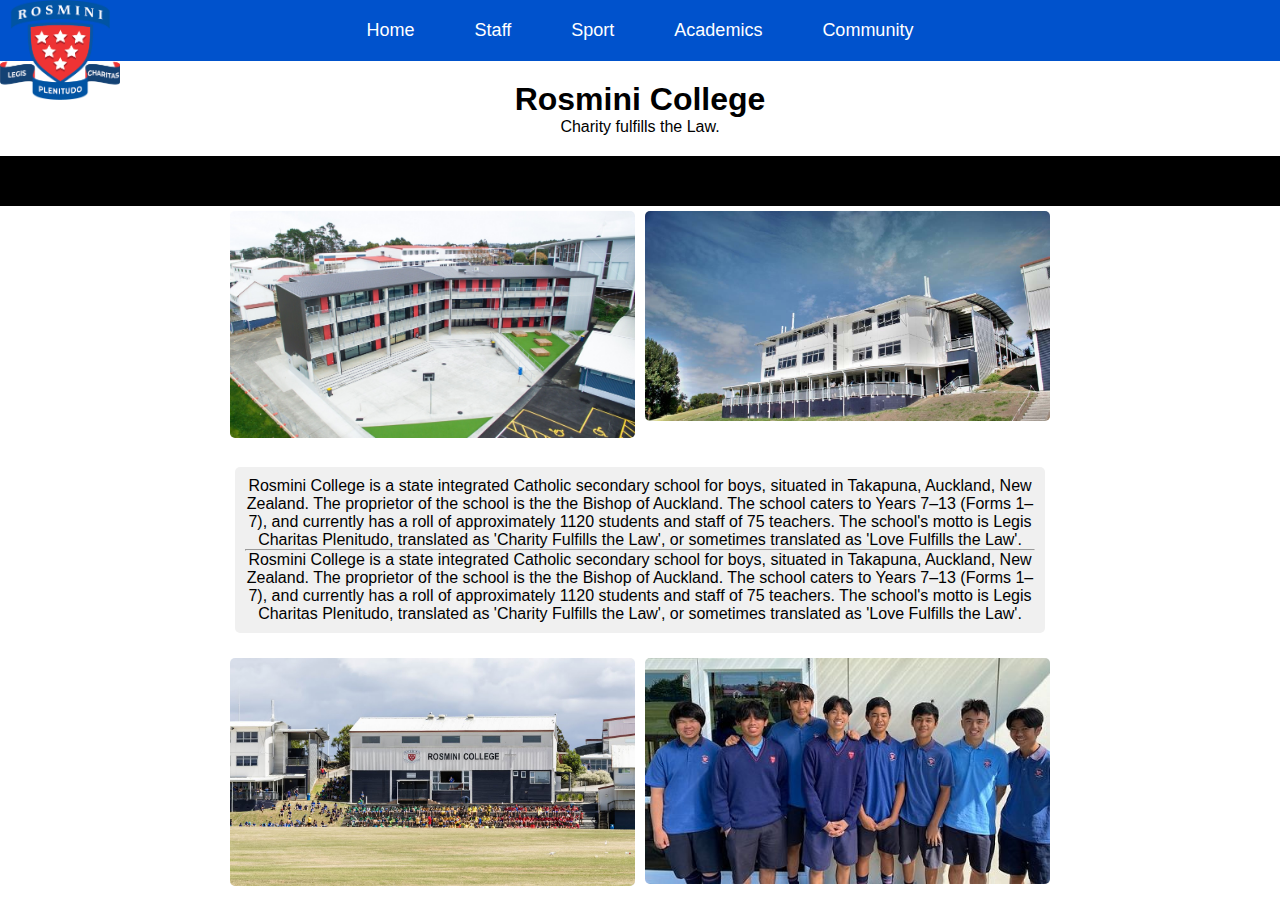
==== index.html @ 55f57e44 "added 4 images" ====
<!DOCTYPE html>
<html lang="en">
<head>
    <meta charset="UTF-8">
    <meta name="viewport" content="width=device-width, initial-scale=1.0">
    <title>Document</title>
    <link rel="stylesheet" href="styles.css">
</head>
<body>

</head>

<body>
    <div class="logo">
        <img src="rosminilogo.jpg" alt="Top Image" style="position: absolute; top: 0; left: 0; width: 120px; height: 100px;">
    </div>

    <div class="nav-bar">
        <a href="#">Home</a>
        <a href="#">Staff</a>
        <a href="#">Sport</a>
        <a href="#">Academics</a>
        <a href="#">Community</a>
    </div>

    <div class="content">
        <h1>Rosmini College</h1>
        <p>Charity fulfills the Law.</p>
    </div>

    <div class="footer">
    </div>

    <div style="display: flex; flex-wrap: wrap; justify-content: center; text-align: center; max-width: 900px; margin: auto;">
        <div style="width: 45%; margin: 5px;">
            <img src="school1.jpg" alt="Image 1" style="width: 100%; height: auto; border-radius: 5px;">
        </div>
        <div style="width: 45%; margin: 5px;">
            <img src="school2.jpg" alt="Image 2" style="width: 100%; height: auto; border-radius: 5px;">
        </div>
        <div style="width: 90%; margin: 20px auto; padding: 10px; background: #f0f0f0; border-radius: 5px;">
            <p>Rosmini College is a state integrated Catholic secondary school for boys, situated in Takapuna, Auckland, New Zealand. The proprietor of the school is the the Bishop of Auckland.  The school caters to Years 7–13 (Forms 1–7), and currently has a roll of approximately 1120 students and staff of 75 teachers.   The school's motto is Legis Charitas Plenitudo, translated as 'Charity Fulfills the Law', or sometimes translated as 'Love Fulfills the Law'. 
            </p>
            <hr>
            <p><p>Rosmini College is a state integrated Catholic secondary school for boys, situated in Takapuna, Auckland, New Zealand. The proprietor of the school is the the Bishop of Auckland.  The school caters to Years 7–13 (Forms 1–7), and currently has a roll of approximately 1120 students and staff of 75 teachers.   The school's motto is Legis Charitas Plenitudo, translated as 'Charity Fulfills the Law', or sometimes translated as 'Love Fulfills the Law'. 
            </p> 
            </p>
        </div>
        <div style="width: 45%; margin: 5px;">
            <img src="school3.jpg" alt="Image 3" style="width: 100%; height: auto; border-radius: 5px;">
        </div>
        <div style="width: 45%; margin: 5px;">
            <img src="school4.jpg" alt="Image 4" style="width: 100%; height: auto; border-radius: 5px;">
        </div>
    </div>    
    
</body>

</html>
---- styles.css ----
* {
    margin: 0;
    padding: 0;
    box-sizing: border-box;
}

body {
    font-family: Arial, sans-serif;
}

.header {
    width: 100%;
    width: 100%;
    background-color: #0052cc; 
    text-align: center;
}

.header img {
    width: 100%;
    height: auto;
    display: block;
}

.nav-bar {
    width: 100%;
    background-color: #0052cc; 
    display: flex;
    justify-content: center;
}

.nav-bar a {
    color: white;
    text-decoration: none;
    font-size: 18px;
    padding: 15px 25px;
    margin: 5px;
    display: inline-block;
}

.nav-bar a:hover {
    background-color: #003399; 
    border-radius: 5px;
}

.content {
    padding: 20px;
    text-align: center;
}

.footer {
    width: 100%;
    background-color: black; 
    height: 50px; 
    text-align: center;
    color: white;
    display: flex;
    justify-content: center;
    align-items: center;
    margin-top: 0; 
}
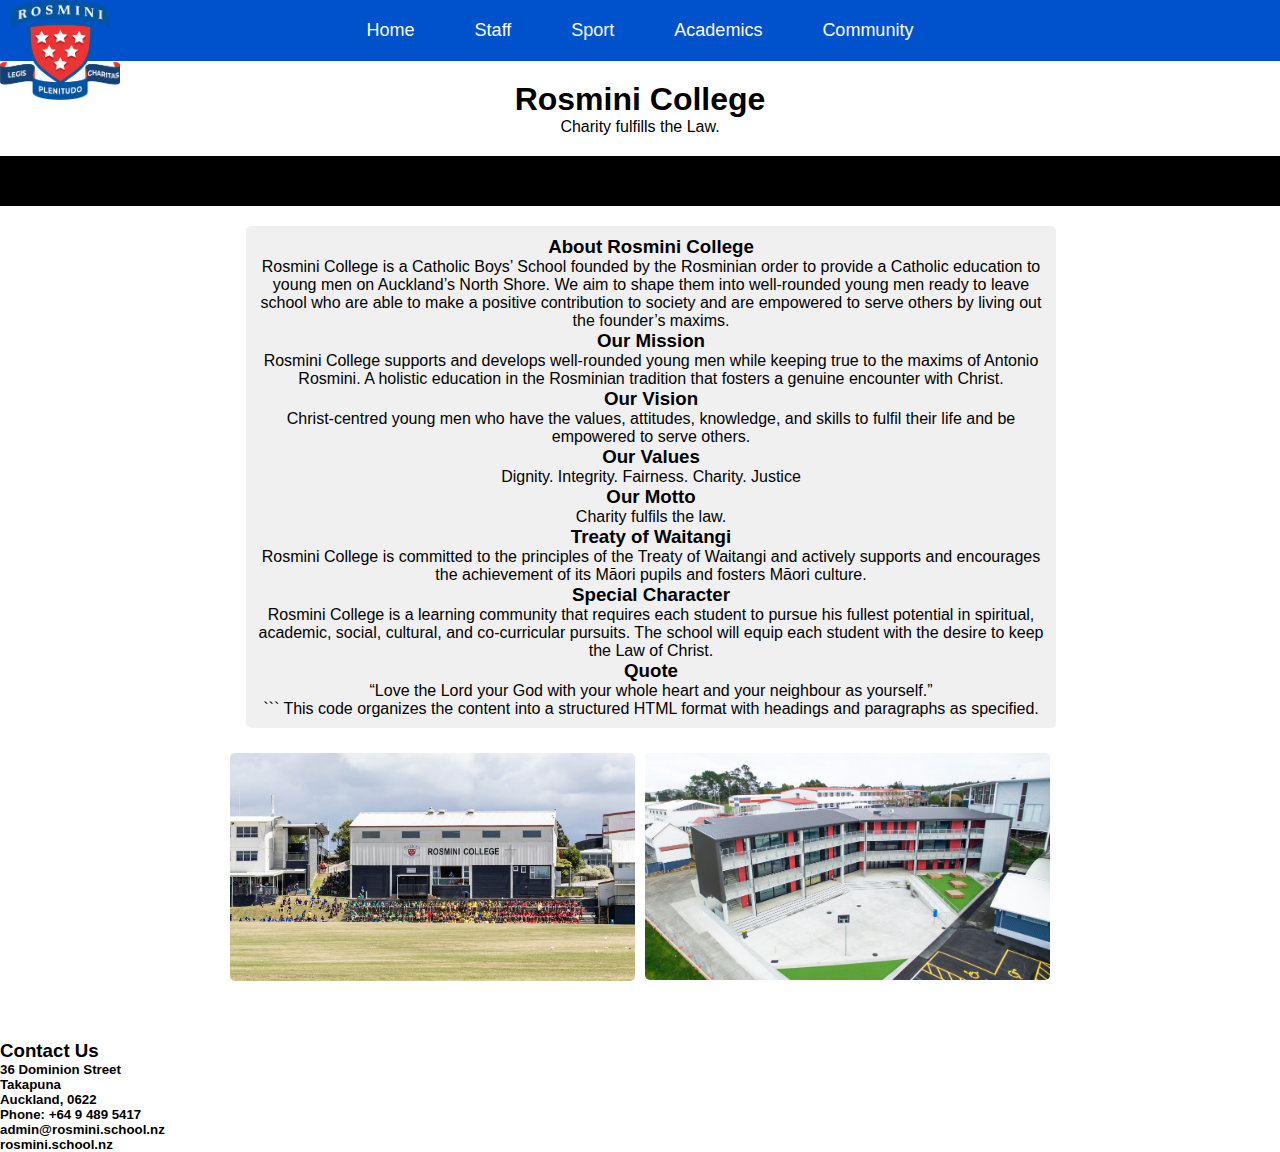
==== commit 79392a16: "Added Contact" ====
--- a/index.html
+++ b/index.html
@@ -16,11 +16,11 @@
     </div>
 
     <div class="nav-bar">
-        <a href="#">Home</a>
-        <a href="#">Staff</a>
-        <a href="#">Sport</a>
-        <a href="#">Academics</a>
-        <a href="#">Community</a>
+        <a href="index.html">Home</a>
+        <a href="staff.html">Staff</a>
+        <a href="sports.html">Sport</a>
+        <a href="academics.html">Academics</a>
+        <a href="community.html">Community</a>
     </div>
 
     <div class="content">
@@ -32,27 +32,69 @@
     </div>
 
     <div style="display: flex; flex-wrap: wrap; justify-content: center; text-align: center; max-width: 900px; margin: auto;">
-        <div style="width: 45%; margin: 5px;">
-            <img src="school1.jpg" alt="Image 1" style="width: 100%; height: auto; border-radius: 5px;">
+        
+        <div style="width: 1%; margin: 1px;">
         </div>
-        <div style="width: 45%; margin: 5px;">
-            <img src="school2.jpg" alt="Image 2" style="width: 100%; height: auto; border-radius: 5px;">
+        <div style="width: 1%; margin: 1px;">
         </div>
+        
+
         <div style="width: 90%; margin: 20px auto; padding: 10px; background: #f0f0f0; border-radius: 5px;">
-            <p>Rosmini College is a state integrated Catholic secondary school for boys, situated in Takapuna, Auckland, New Zealand. The proprietor of the school is the the Bishop of Auckland.  The school caters to Years 7–13 (Forms 1–7), and currently has a roll of approximately 1120 students and staff of 75 teachers.   The school's motto is Legis Charitas Plenitudo, translated as 'Charity Fulfills the Law', or sometimes translated as 'Love Fulfills the Law'. 
-            </p>
-            <hr>
-            <p><p>Rosmini College is a state integrated Catholic secondary school for boys, situated in Takapuna, Auckland, New Zealand. The proprietor of the school is the the Bishop of Auckland.  The school caters to Years 7–13 (Forms 1–7), and currently has a roll of approximately 1120 students and staff of 75 teachers.   The school's motto is Legis Charitas Plenitudo, translated as 'Charity Fulfills the Law', or sometimes translated as 'Love Fulfills the Law'. 
+        
+
+                    <h3>About Rosmini College</h3>
+                    <p>Rosmini College is a Catholic Boys’ School founded by the Rosminian order to provide a Catholic education to young men on Auckland’s North Shore. We aim to shape them into well-rounded young men ready to leave school who are able to make a positive contribution to society and are empowered to serve others by living out the founder’s maxims.</p>
+                
+                    <h3>Our Mission</h3>
+                    <h>Rosmini College supports and develops well-rounded young men while keeping true to the maxims of Antonio Rosmini. A holistic education in the Rosminian tradition that fosters a genuine encounter with Christ.</p>
+                
+                    <h3>Our Vision</h3>
+                    <p>Christ-centred young men who have the values, attitudes, knowledge, and skills to fulfil their life and be empowered to serve others.</p>
+                
+                    <h3>Our Values</h3>
+                    <p>Dignity. Integrity. Fairness. Charity. Justice</p>
+                
+                    <h3>Our Motto</h3>
+                    <p>Charity fulfils the law.</p>
+                
+                    <h3>Treaty of Waitangi</h3>
+                    <p>Rosmini College is committed to the principles of the Treaty of Waitangi and actively supports and encourages the achievement of its Māori pupils and fosters Māori culture.</p>
+                
+                    <h3>Special Character</h3>
+                    <p>Rosmini College is a learning community that requires each student to pursue his fullest potential in spiritual, academic, social, cultural, and co-curricular pursuits. The school will equip each student with the desire to keep the Law of Christ.</p>
+                
+                    <h3>Quote</h3>
+                    <p>“Love the Lord your God with your whole heart and your neighbour as yourself.”</p>
+                </body>
+                </html>
+                ```
+                
+                This code organizes the content into a structured HTML format with headings and paragraphs as specified. 
             </p> 
-            </p>
+            
         </div>
+
         <div style="width: 45%; margin: 5px;">
             <img src="school3.jpg" alt="Image 3" style="width: 100%; height: auto; border-radius: 5px;">
         </div>
         <div style="width: 45%; margin: 5px;">
-            <img src="school4.jpg" alt="Image 4" style="width: 100%; height: auto; border-radius: 5px;">
+            <img src="school1.jpg" alt="Image 1" style="width: 100%; height: auto; border-radius: 5px;">
         </div>
     </div>    
+
+    <footer style="height: 50px;"></footer>
+
+    
+
+    <h3>Contact Us</h3>
+
+    <h5>36 Dominion Street</p>
+    <p>Takapuna</p>
+    <p>Auckland, 0622<p>
+    <p>Phone: +64 9 489 5417<p>
+    <p>admin@rosmini.school.nz</p>
+    <p>rosmini.school.nz</p>
+    
     
 </body>
 
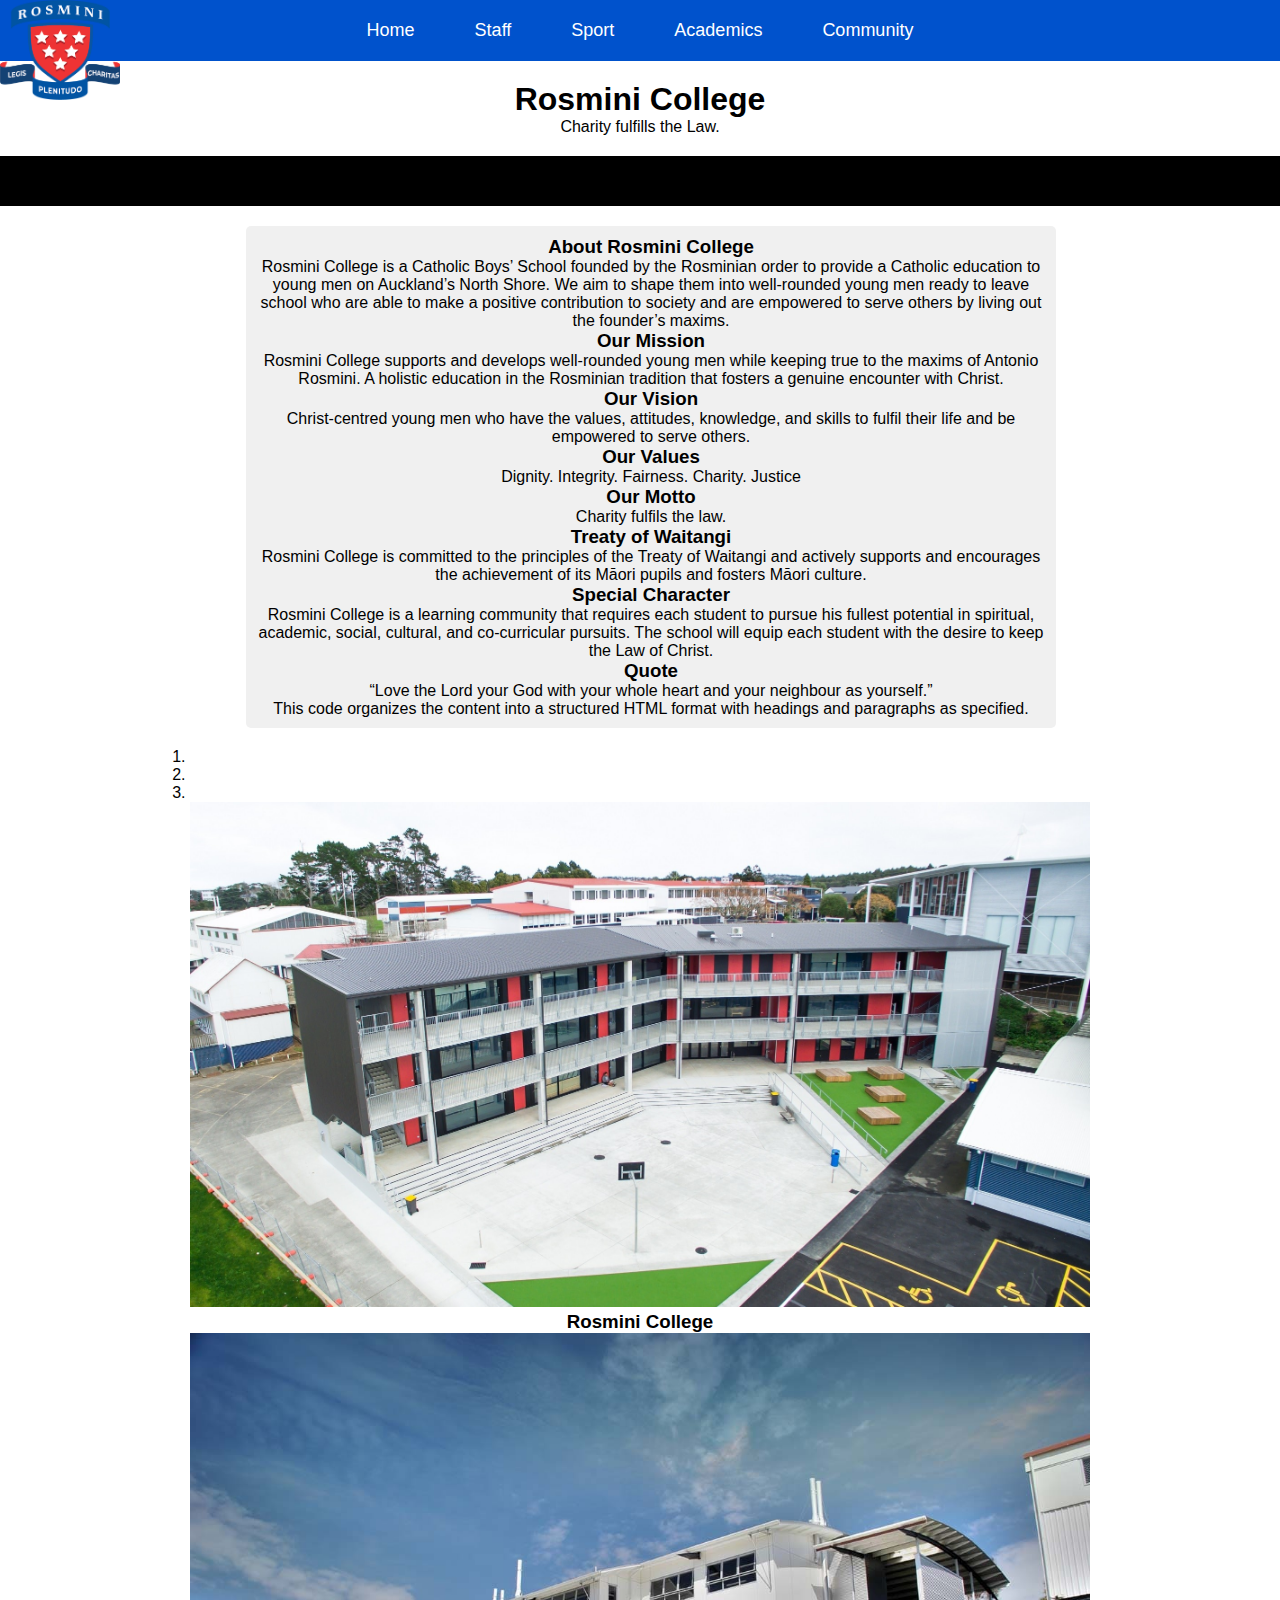
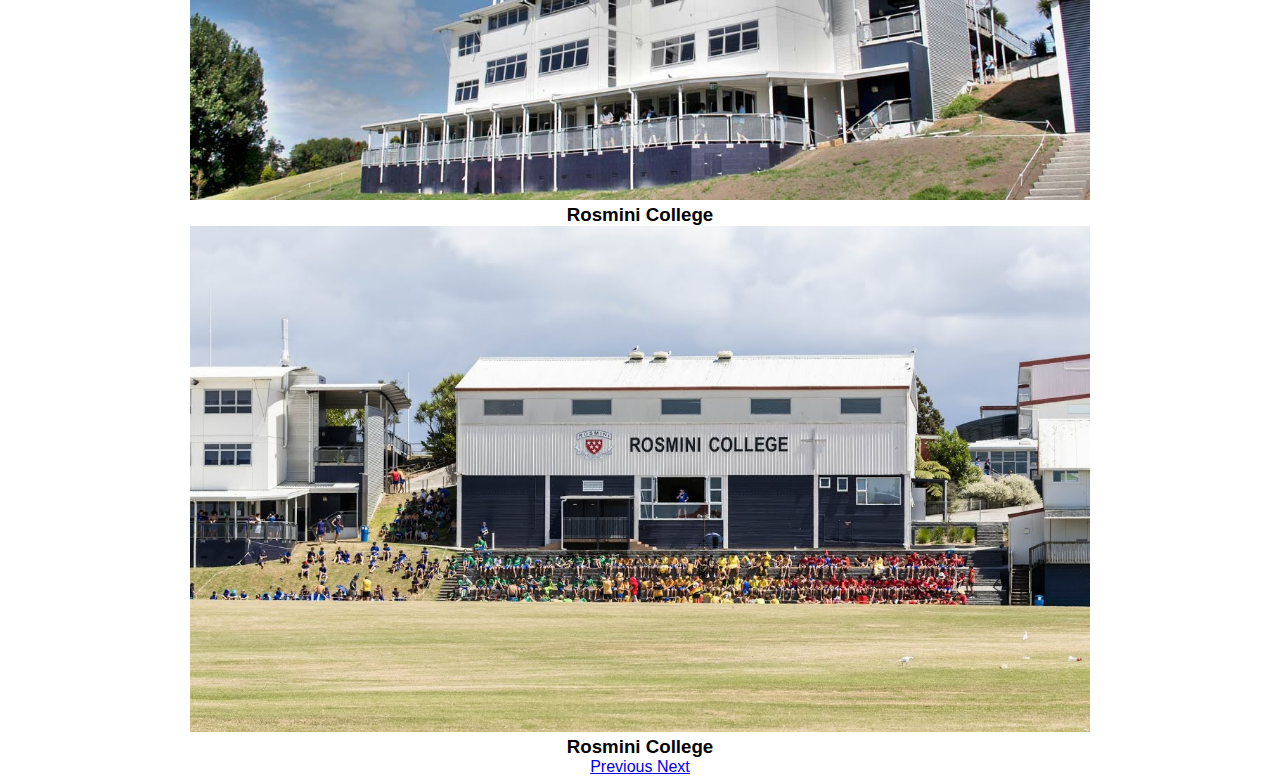
==== commit 0fc3b296: "working on carousel" ====
--- a/index.html
+++ b/index.html
@@ -65,37 +65,63 @@
                 
                     <h3>Quote</h3>
                     <p>“Love the Lord your God with your whole heart and your neighbour as yourself.”</p>
-                </body>
-                </html>
-                ```
+            
+                
                 
                 This code organizes the content into a structured HTML format with headings and paragraphs as specified. 
             </p> 
-            
         </div>
+        
+        <div class="container">
+            <div id="myCarousel" class="carousel slide" data-ride="carousel">
+                <!-- Indicators -->
+                <ol class="carousel-indicators">
+                    <li data-target="#myCarousel" data-slide-to="0" class="active"></li>
+                    <li data-target="#myCarousel" data-slide-to="1"></li>
+                    <li data-target="#myCarousel" data-slide-to="2"></li>
+                </ol>
+    
+                <!-- Wrapper for slides -->
+                <div class="carousel-inner">
+                    <div class="item active">
+                        <img src="school1.jpg" alt="Los Angeles" style="width:100%;">
+                        <div class="carousel-caption">
+                            <h3>Rosmini College</h3>
+                        </div>
+                    </div>
+    
+                    <div class="item">
+                        <img src="school2.jpg" alt="Chicago" style="width:100%;">
+                        <div class="carousel-caption">
+                            <h3>Rosmini College</h3>
+                        </div>
+                    </div>
+    
+                    <div class="item">
+                        <img src="school3.jpg" alt="New York" style="width:100%;">
+                        <div class="carousel-caption">
+                            <h3>Rosmini College</h3>
+                        </div>
+                    </div>
+                </div>
+    
+                <!-- Left and right controls -->
+                <a class="left carousel-control" href="#myCarousel" data-slide="prev">
+                    <span class="glyphicon glyphicon-chevron-left"></span>
+                    <span class="sr-only">Previous</span>
+                </a>
+                <a class="right carousel-control" href="#myCarousel" data-slide="next">
+                    <span class="glyphicon glyphicon-chevron-right"></span>
+                    <span class="sr-only">Next</span>
+                </a>
+            </div>
+        </div>
+    
+        <!-- Added Bootstrap JS & jQuery -->
+        <script src="https://ajax.googleapis.com/ajax/libs/jquery/3.5.1/jquery.min.js"></script>
+        <script src="https://maxcdn.bootstrapcdn.com/bootstrap/3.4.1/js/bootstrap.min.js"></script>
 
-        <div style="width: 45%; margin: 5px;">
-            <img src="school3.jpg" alt="Image 3" style="width: 100%; height: auto; border-radius: 5px;">
-        </div>
-        <div style="width: 45%; margin: 5px;">
-            <img src="school1.jpg" alt="Image 1" style="width: 100%; height: auto; border-radius: 5px;">
-        </div>
-    </div>    
 
-    <footer style="height: 50px;"></footer>
-
-    
-
-    <h3>Contact Us</h3>
-
-    <h5>36 Dominion Street</p>
-    <p>Takapuna</p>
-    <p>Auckland, 0622<p>
-    <p>Phone: +64 9 489 5417<p>
-    <p>admin@rosmini.school.nz</p>
-    <p>rosmini.school.nz</p>
-    
-    
 </body>
 
 </html>
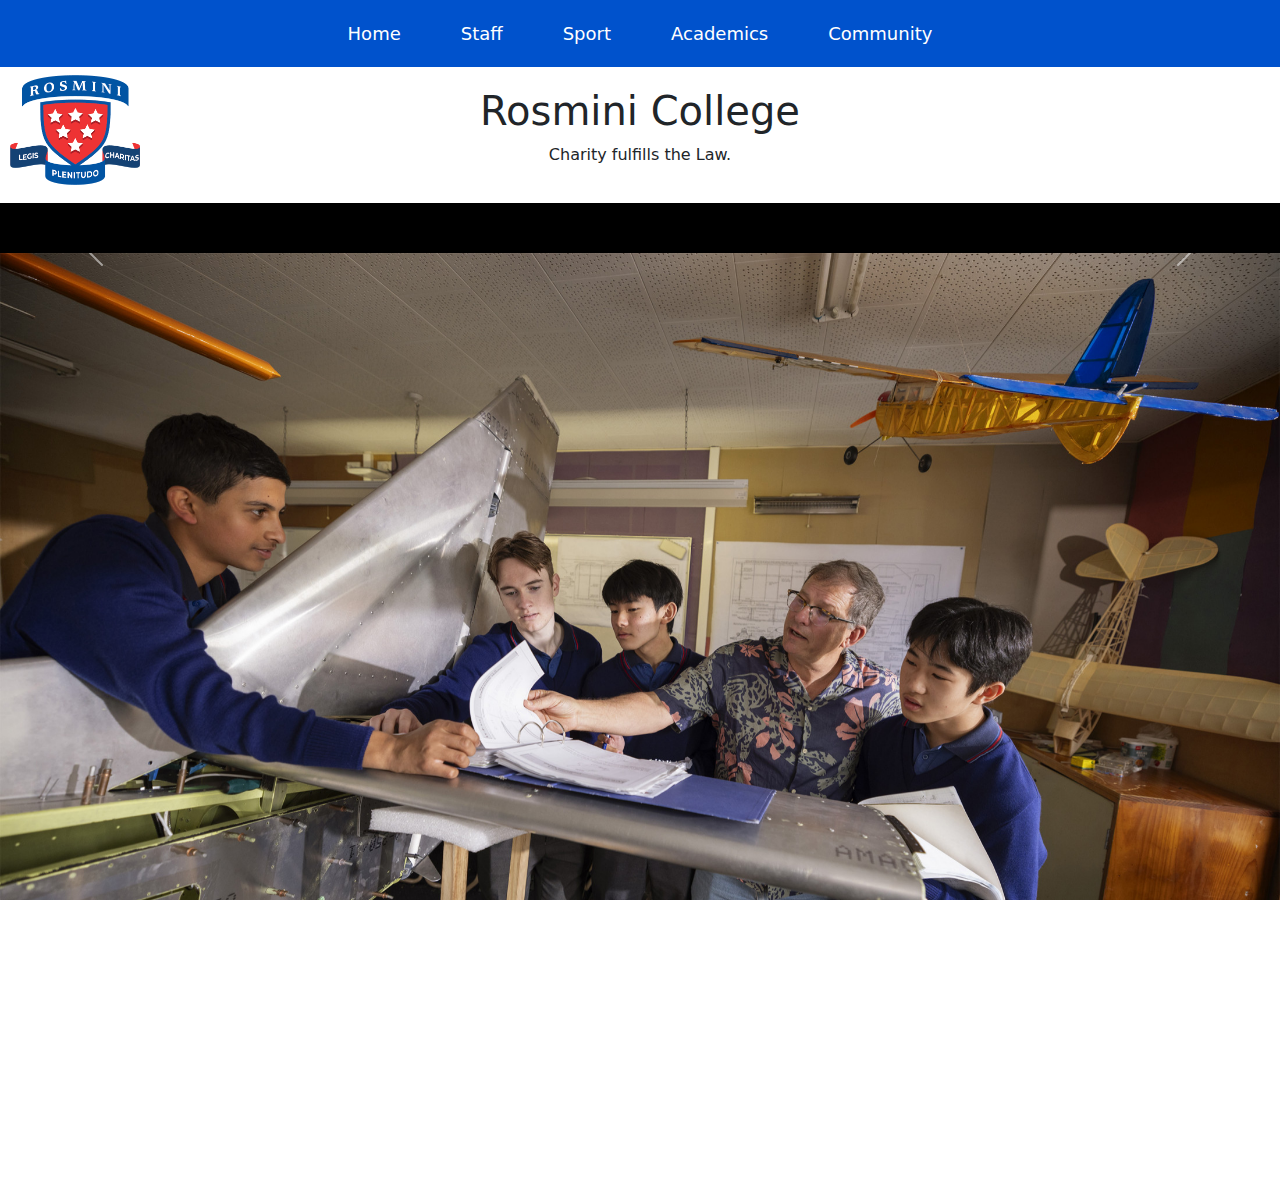
==== commit 30a4ee07: "carousel" ====
--- a/index.html
+++ b/index.html
@@ -5,6 +5,8 @@
     <meta name="viewport" content="width=device-width, initial-scale=1.0">
     <title>Document</title>
     <link rel="stylesheet" href="styles.css">
+    <link href="https://cdn.jsdelivr.net/npm/bootstrap@5.3.3/dist/css/bootstrap.min.css" rel="stylesheet" integrity="sha384-QWTKZyjpPEjISv5WaRU9OFeRpok6YctnYmDr5pNlyT2bRjXh0JMhjY6hW+ALEwIH" crossorigin="anonymous">
+    <script src="https://cdn.jsdelivr.net/npm/bootstrap@5.3.3/dist/js/bootstrap.bundle.min.js" integrity="sha384-YvpcrYf0tY3lHB60NNkmXc5s9fDVZLESaAA55NDzOxhy9GkcIdslK1eN7N6jIeHz" crossorigin="anonymous"></script>
 </head>
 <body>
 
@@ -12,7 +14,7 @@
 
 <body>
     <div class="logo">
-        <img src="rosminilogo.jpg" alt="Top Image" style="position: absolute; top: 0; left: 0; width: 120px; height: 100px;">
+        <img src="rosminilogo.jpg" alt="Top Image" style="position: absolute; top: 75px; left: 10px; width: 130px; height: 110px;">
     </div>
 
     <div class="nav-bar">
@@ -23,6 +25,8 @@
         <a href="community.html">Community</a>
     </div>
 
+    
+    
     <div class="content">
         <h1>Rosmini College</h1>
         <p>Charity fulfills the Law.</p>
@@ -31,95 +35,36 @@
     <div class="footer">
     </div>
 
-    <div style="display: flex; flex-wrap: wrap; justify-content: center; text-align: center; max-width: 900px; margin: auto;">
-        
-        <div style="width: 1%; margin: 1px;">
+    <!-- Carousel -->
+    <div id="carouselExampleIndicators" class="carousel slide">
+        <div class="carousel-indicators">
+          <button type="button" data-bs-target="#carouselExampleIndicators" data-bs-slide-to="0" class="active" aria-current="true" aria-label="Slide 1"></button>
+          <button type="button" data-bs-target="#carouselExampleIndicators" data-bs-slide-to="1" aria-label="Slide 2"></button>
+          <button type="button" data-bs-target="#carouselExampleIndicators" data-bs-slide-to="2" aria-label="Slide 3"></button>
         </div>
-        <div style="width: 1%; margin: 1px;">
+        <div class="carousel-inner">
+          <div class="carousel-item active">
+            <img src="carousel1.jpg" class="d-block w-100" alt="1">
+          </div>
+          <div class="carousel-item">
+            <img src="carousel2.jpg" class="d-block w-100" alt="2">
+          </div>
+          <div class="carousel-item">
+            <img src="carousel3.jpg" class="d-block w-100" alt="3">
+          </div>
         </div>
-        
+        <button class="carousel-control-prev" type="button" data-bs-target="#carouselExampleIndicators" data-bs-slide="prev">
+          <span class="carousel-control-prev-icon" aria-hidden="true"></span>
+          <span class="visually-hidden">Previous</span>
+        </button>
+        <button class="carousel-control-next" type="button" data-bs-target="#carouselExampleIndicators" data-bs-slide="next">
+          <span class="carousel-control-next-icon" aria-hidden="true"></span>
+          <span class="visually-hidden">Next</span>
+        </button>
+      </div>
 
-        <div style="width: 90%; margin: 20px auto; padding: 10px; background: #f0f0f0; border-radius: 5px;">
-        
+<p>hi</p>
 
-                    <h3>About Rosmini College</h3>
-                    <p>Rosmini College is a Catholic Boys’ School founded by the Rosminian order to provide a Catholic education to young men on Auckland’s North Shore. We aim to shape them into well-rounded young men ready to leave school who are able to make a positive contribution to society and are empowered to serve others by living out the founder’s maxims.</p>
-                
-                    <h3>Our Mission</h3>
-                    <h>Rosmini College supports and develops well-rounded young men while keeping true to the maxims of Antonio Rosmini. A holistic education in the Rosminian tradition that fosters a genuine encounter with Christ.</p>
-                
-                    <h3>Our Vision</h3>
-                    <p>Christ-centred young men who have the values, attitudes, knowledge, and skills to fulfil their life and be empowered to serve others.</p>
-                
-                    <h3>Our Values</h3>
-                    <p>Dignity. Integrity. Fairness. Charity. Justice</p>
-                
-                    <h3>Our Motto</h3>
-                    <p>Charity fulfils the law.</p>
-                
-                    <h3>Treaty of Waitangi</h3>
-                    <p>Rosmini College is committed to the principles of the Treaty of Waitangi and actively supports and encourages the achievement of its Māori pupils and fosters Māori culture.</p>
-                
-                    <h3>Special Character</h3>
-                    <p>Rosmini College is a learning community that requires each student to pursue his fullest potential in spiritual, academic, social, cultural, and co-curricular pursuits. The school will equip each student with the desire to keep the Law of Christ.</p>
-                
-                    <h3>Quote</h3>
-                    <p>“Love the Lord your God with your whole heart and your neighbour as yourself.”</p>
-            
-                
-                
-                This code organizes the content into a structured HTML format with headings and paragraphs as specified. 
-            </p> 
-        </div>
-        
-        <div class="container">
-            <div id="myCarousel" class="carousel slide" data-ride="carousel">
-                <!-- Indicators -->
-                <ol class="carousel-indicators">
-                    <li data-target="#myCarousel" data-slide-to="0" class="active"></li>
-                    <li data-target="#myCarousel" data-slide-to="1"></li>
-                    <li data-target="#myCarousel" data-slide-to="2"></li>
-                </ol>
-    
-                <!-- Wrapper for slides -->
-                <div class="carousel-inner">
-                    <div class="item active">
-                        <img src="school1.jpg" alt="Los Angeles" style="width:100%;">
-                        <div class="carousel-caption">
-                            <h3>Rosmini College</h3>
-                        </div>
-                    </div>
-    
-                    <div class="item">
-                        <img src="school2.jpg" alt="Chicago" style="width:100%;">
-                        <div class="carousel-caption">
-                            <h3>Rosmini College</h3>
-                        </div>
-                    </div>
-    
-                    <div class="item">
-                        <img src="school3.jpg" alt="New York" style="width:100%;">
-                        <div class="carousel-caption">
-                            <h3>Rosmini College</h3>
-                        </div>
-                    </div>
-                </div>
-    
-                <!-- Left and right controls -->
-                <a class="left carousel-control" href="#myCarousel" data-slide="prev">
-                    <span class="glyphicon glyphicon-chevron-left"></span>
-                    <span class="sr-only">Previous</span>
-                </a>
-                <a class="right carousel-control" href="#myCarousel" data-slide="next">
-                    <span class="glyphicon glyphicon-chevron-right"></span>
-                    <span class="sr-only">Next</span>
-                </a>
-            </div>
-        </div>
-    
-        <!-- Added Bootstrap JS & jQuery -->
-        <script src="https://ajax.googleapis.com/ajax/libs/jquery/3.5.1/jquery.min.js"></script>
-        <script src="https://maxcdn.bootstrapcdn.com/bootstrap/3.4.1/js/bootstrap.min.js"></script>
 
 
 </body>
--- a/styles.css
+++ b/styles.css
@@ -57,4 +57,47 @@
     justify-content: center;
     align-items: center;
     margin-top: 0; 
-}+}
+
+body, html {
+    margin: 0;
+    padding: 0;
+    width: 100%;
+    height: 100%;
+    overflow: hidden;
+}
+
+.carousel {
+    position: fixed;
+    width: 100%;
+    height: 100%;
+    overflow: hidden;
+}
+
+.carousel-images {
+    display: flex;
+    width: 500%;
+    height: 100%;
+    transition: transform 0.5s ease-in-out;
+}
+
+.carousel img {
+    width: 100%;
+    height: 100%;
+    object-fit: cover;
+}
+
+button {
+    position: absolute;
+    top: 50%;
+    transform: translateY(-50%);
+    background: rgba(0, 0, 0, 0.5);
+    color: white;
+    border: none;
+    font-size: 24px;
+    padding: 10px 15px;
+    cursor: pointer;
+}
+
+.prev { left: 10px; }
+.next { right: 10px; }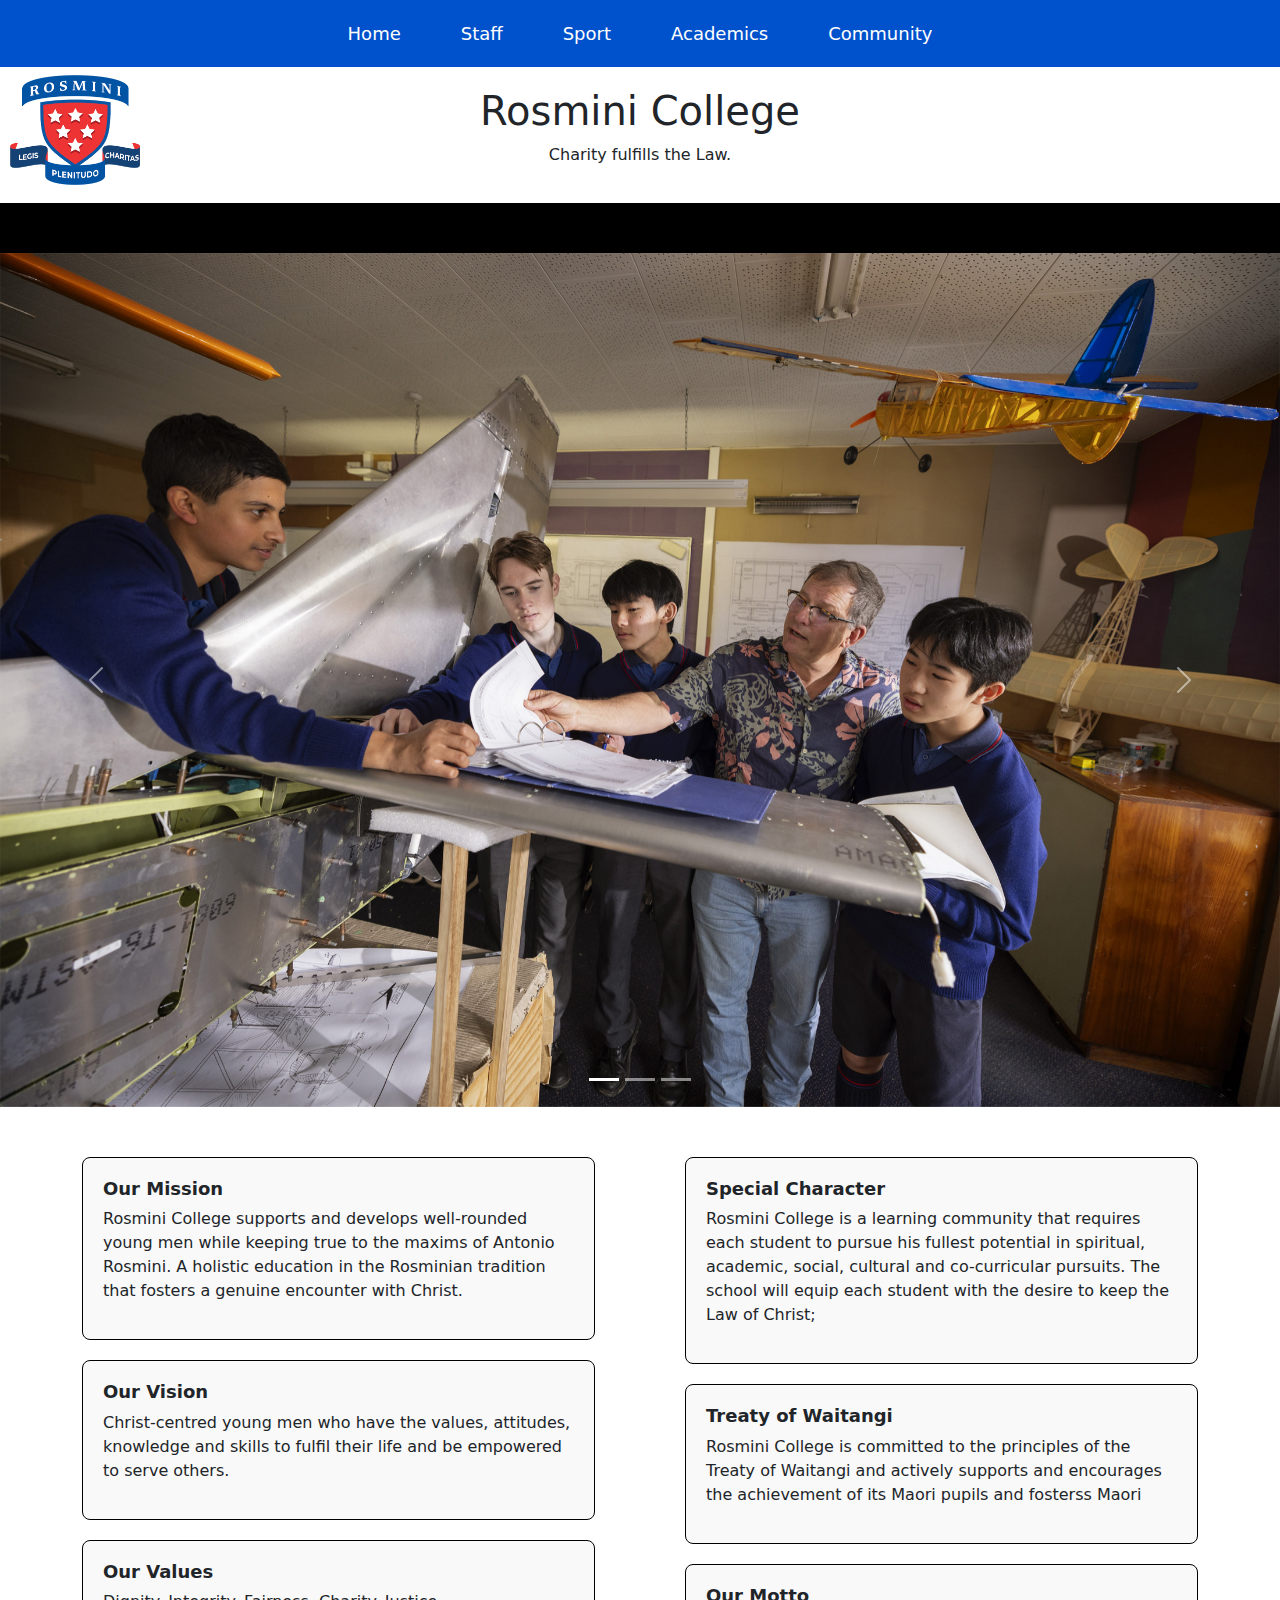
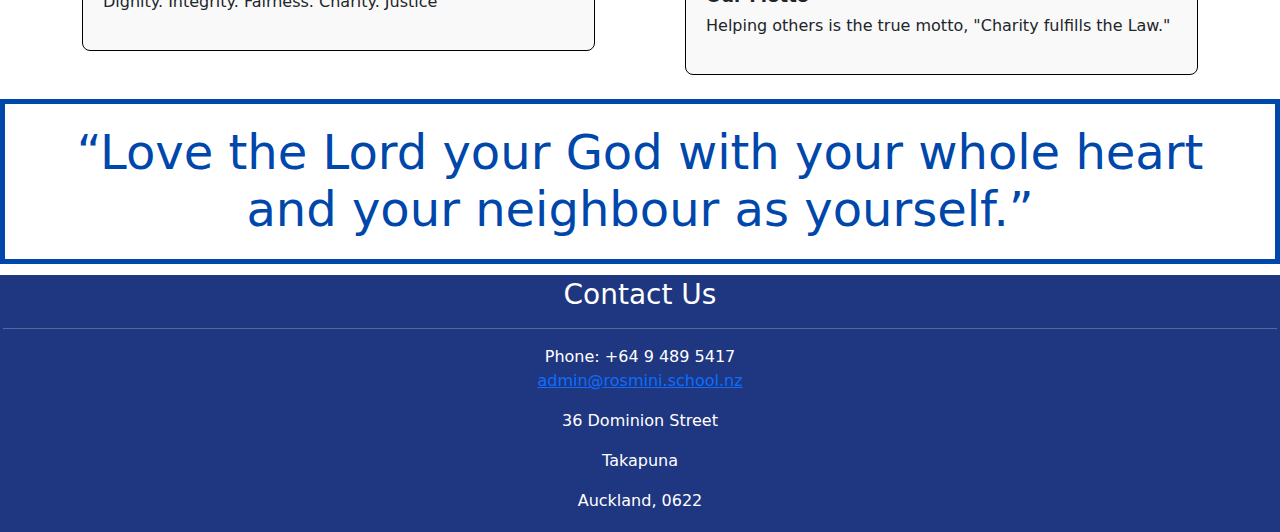
==== commit 2b45cabf: "added Contact" ====
--- a/index.html
+++ b/index.html
@@ -25,7 +25,6 @@
         <a href="community.html">Community</a>
     </div>
 
-    
     
     <div class="content">
         <h1>Rosmini College</h1>
@@ -63,8 +62,72 @@
         </button>
       </div>
 
-<p>hi</p>
+    <div style="height: 50px;"></div>
 
+<div class="container">
+  <div class="left-side">
+    <div class="box">
+      <h2 class="text6">Our Mission</h2>
+      <p class="text7">Rosmini College supports and develops well-rounded young men while keeping true
+        to the maxims of Antonio Rosmini. A holistic education in the Rosminian tradition
+        that fosters a genuine encounter with Christ.</p>
+    </div>
+    <div class="box">
+      <h2 class="text6">Our Vision</h2>
+      <p class="text7">Christ-centred young men who have the values, attitudes, knowledge and skills to fulfil
+        their life and be empowered to serve others.</p>
+    </div>
+    <div class="box">
+      <h2 class="text6">Our Values</h2>
+      <p class="text7">Dignity. Integrity. Fairness. Charity. Justice</p>
+    </div>
+  </div>
+  <div class="right-side">
+    <div class="box">
+      <h2 class="text6">Special Character</h2>
+      <p class="text7">Rosmini College is a learning community that requires each student to pursue his fullest
+        potential in spiritual, academic, social, cultural and co-curricular pursuits. The school
+        will equip each student with the desire to keep the Law of Christ;</p>
+    </div>
+    <div class="box">
+      <h2 class="text6">Treaty of Waitangi</h2>
+      <p class="text7">Rosmini College is committed to the principles of the Treaty of Waitangi and actively
+        supports and encourages the achievement of its Maori pupils and fosterss Maori</p>
+    </div>
+    <div class="box">
+      <h2 class="text6">Our Motto</h2>
+      <p class="text7">Helping others is the true motto, "Charity fulfills the Law."</p>
+    </div>
+  </div>
+</div>
+
+  </div>
+    
+  <div class="bigquote">
+    <h1>“Love the Lord your God with your whole heart and your neighbour as yourself.”</h1>
+  </div>
+
+<style>
+footer {
+  text-align: center;
+  padding: 3px;
+  background-color: rgb(31, 54, 129);
+  color: white;
+}
+</style>
+</head>
+<body>
+
+<footer>
+  <h3>Contact Us</h3>
+  <hr>
+  <p>Phone: +64 9 489 5417<br>
+  <a href="mailto:hege@example.com">admin@rosmini.school.nz</a></p>
+  <p>36 Dominion Street</p>
+  <p>Takapuna</p>
+  <p>Auckland, 0622</p>
+
+</footer>
 
 
 </body>
--- a/styles.css
+++ b/styles.css
@@ -59,45 +59,46 @@
     margin-top: 0; 
 }
 
-body, html {
-    margin: 0;
-    padding: 0;
-    width: 100%;
-    height: 100%;
-    overflow: hidden;
-}
+.container {
+    display: flex;
+    justify-content: space-between;
+    gap: 90px;
+  }
+  
+  .left-side, .right-side {
+    display: flex;
+    flex-direction: column;
+    width: 48%;
+  }
+  
+  .box {
+    border: 1px solid #000;
+    padding: 20px;
+    margin-bottom: 20px;
+    border-radius: 8px;
+    background-color: #f9f9f9;
+  }
+  
+  .text6 {
+    font-size: 18px;
+    font-weight: bold;
+  }
+  
+  .text7 {
+    font-size: 16px;
+  }
 
-.carousel {
-    position: fixed;
-    width: 100%;
-    height: 100%;
-    overflow: hidden;
-}
-
-.carousel-images {
+  .bigquote {
     display: flex;
-    width: 500%;
-    height: 100%;
-    transition: transform 0.5s ease-in-out;
-}
-
-.carousel img {
-    width: 100%;
-    height: 100%;
-    object-fit: cover;
-}
-
-button {
-    position: absolute;
-    top: 50%;
-    transform: translateY(-50%);
-    background: rgba(0, 0, 0, 0.5);
-    color: white;
-    border: none;
-    font-size: 24px;
-    padding: 10px 15px;
-    cursor: pointer;
-}
-
-.prev { left: 10px; }
-.next { right: 10px; }+    justify-content: center;
+    align-items: center;
+    height: 20vh;
+  }
+  
+  .bigquote h1 {
+    font-size: 3em;
+    color: #0047AB; /* Cobalt blue */
+    padding: 20px;
+    border: 5px solid #0047AB; /* Cobalt blue border */
+    text-align: center;
+  }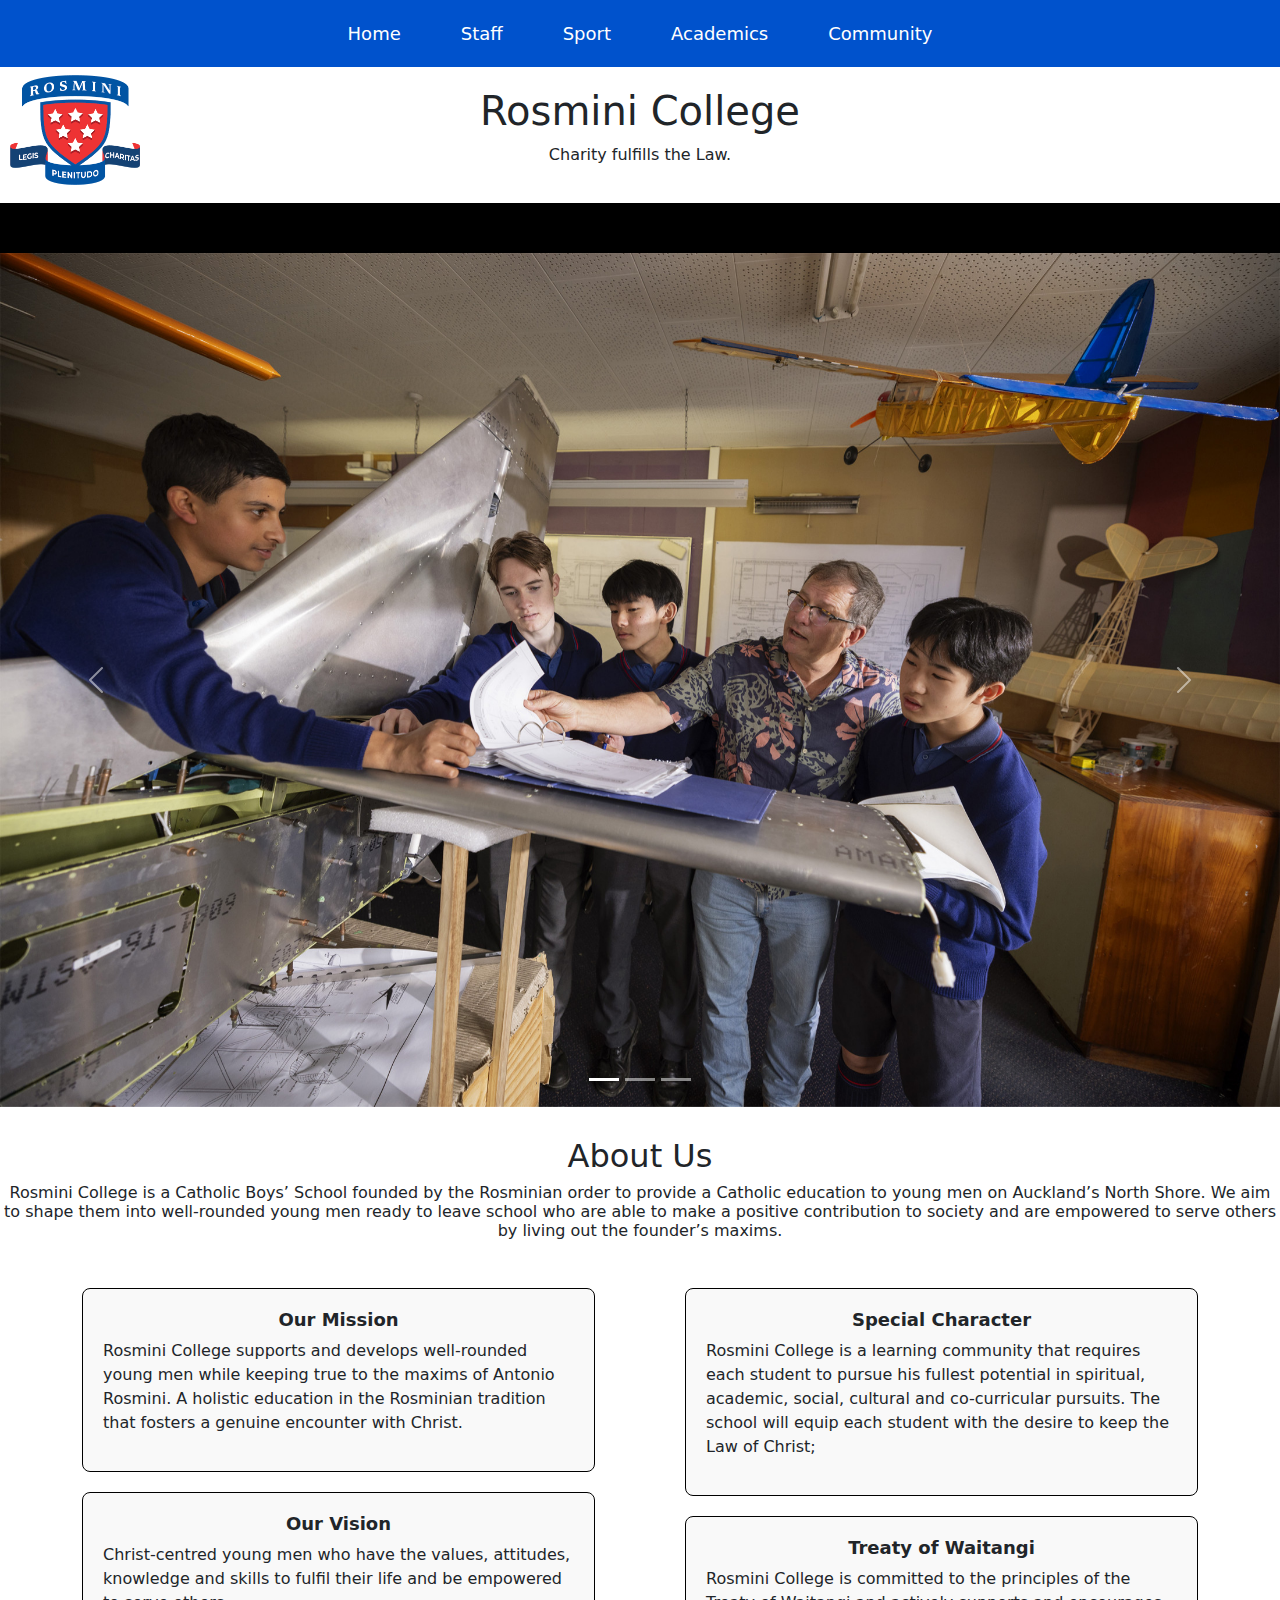
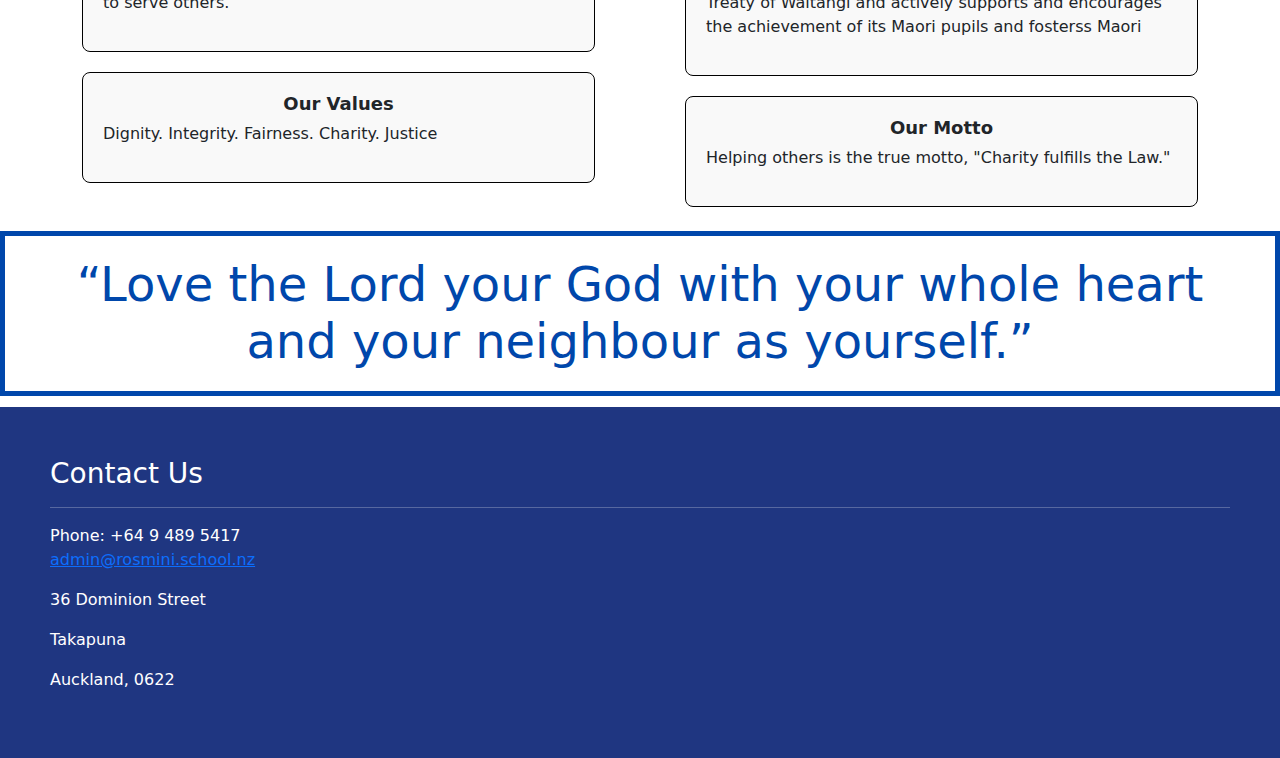
==== commit f0823bfa: "working on staff page" ====
--- a/index.html
+++ b/index.html
@@ -62,7 +62,17 @@
         </button>
       </div>
 
-    <div style="height: 50px;"></div>
+    <div style="height: 30px;"></div>
+
+    <style>
+      h2 {text-align: center;}
+      h6 {text-align: center;}
+    </style>
+      <h2>About Us</h2>
+      <h6>Rosmini College is a Catholic Boys’ School founded by the Rosminian order to provide a Catholic education to young men on Auckland’s North Shore.
+        We aim to shape them into well-rounded young men ready to leave school who are able to make a positive contribution to society and are empowered to serve others by living out the founder’s maxims.</h6>
+
+    <div style="height: 40px;"></div>
 
 <div class="container">
   <div class="left-side">
@@ -107,28 +117,27 @@
     <h1>“Love the Lord your God with your whole heart and your neighbour as yourself.”</h1>
   </div>
 
-<style>
-footer {
-  text-align: center;
-  padding: 3px;
-  background-color: rgb(31, 54, 129);
-  color: white;
-}
-</style>
-</head>
-<body>
-
-<footer>
-  <h3>Contact Us</h3>
-  <hr>
-  <p>Phone: +64 9 489 5417<br>
-  <a href="mailto:hege@example.com">admin@rosmini.school.nz</a></p>
-  <p>36 Dominion Street</p>
-  <p>Takapuna</p>
-  <p>Auckland, 0622</p>
-
-</footer>
-
+  <style>
+    footer {
+      text-align: left;
+      padding: 50px;
+      background-color: rgb(31, 54, 129);
+      color: white;
+    }
+    </style>
+    </head>
+    <body>
+    
+    <footer>
+      <h3>Contact Us</h3>
+      <hr>
+      <p>Phone: +64 9 489 5417<br>
+      <a href="mailto:hege@example.com">admin@rosmini.school.nz</a></p>
+      <p>36 Dominion Street</p>
+      <p>Takapuna</p>
+      <p>Auckland, 0622</p>
+    
+    </footer>
 
 </body>
 
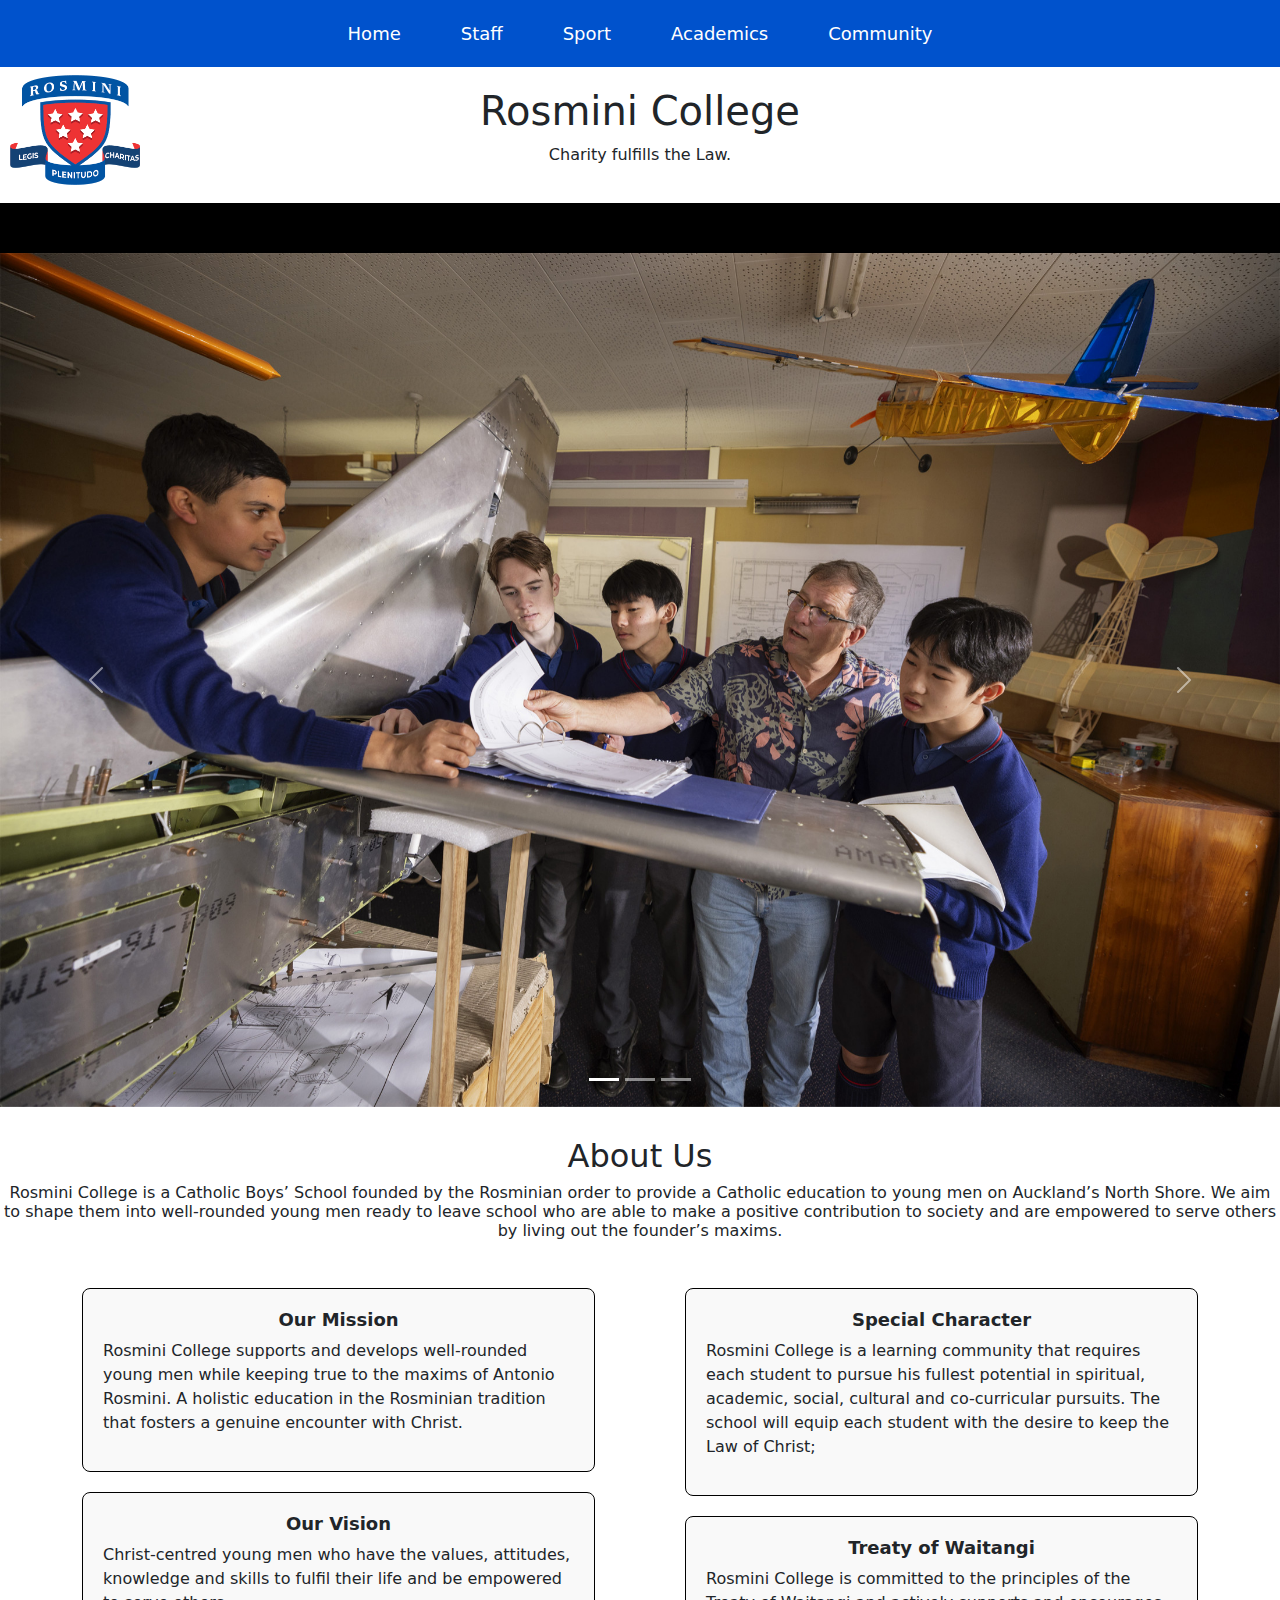
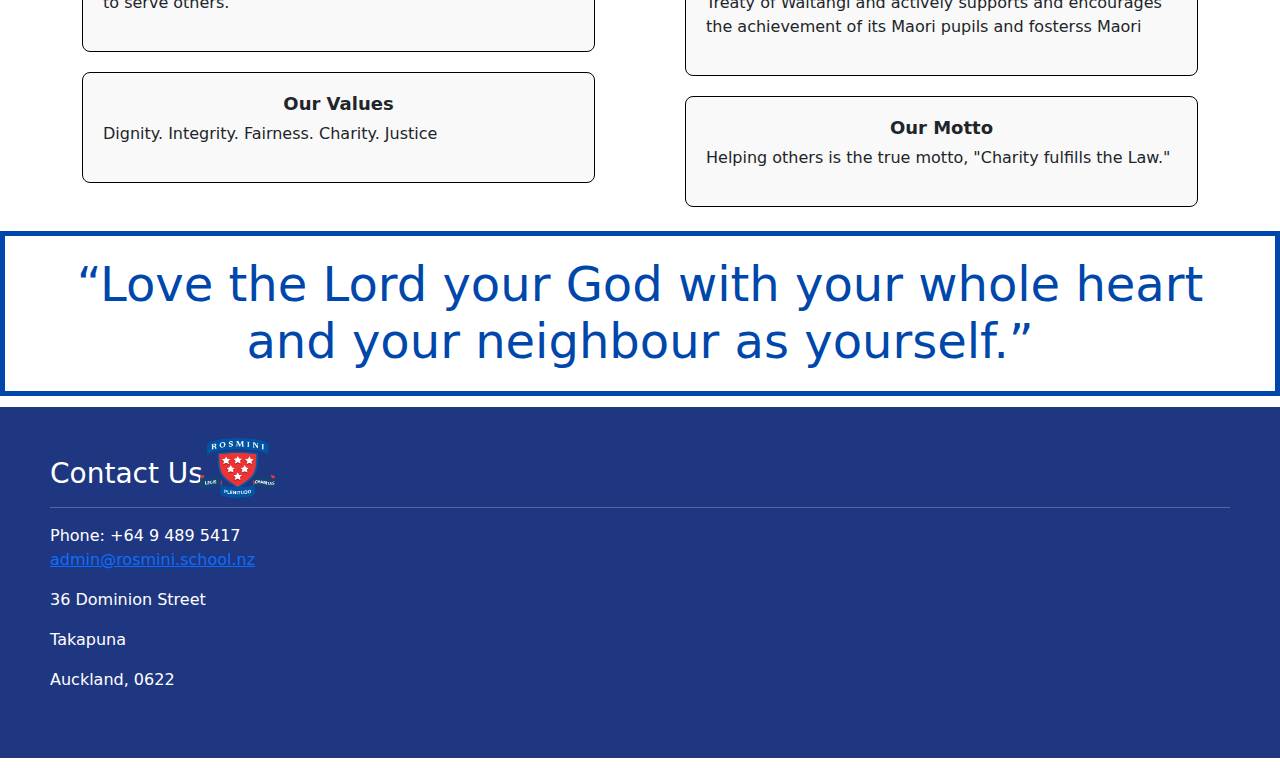
==== commit 82d23487: "worked on sports page" ====
--- a/index.html
+++ b/index.html
@@ -16,6 +16,7 @@
     <div class="logo">
         <img src="rosminilogo.jpg" alt="Top Image" style="position: absolute; top: 75px; left: 10px; width: 130px; height: 110px;">
     </div>
+    
 
     <div class="nav-bar">
         <a href="index.html">Home</a>
@@ -139,8 +140,11 @@
     
     </footer>
 
+    <div class="logo" style="position: relative; height: 20px;">
+      <img src="rosminilogo.jpg" alt="Top Image" style="position: absolute; bottom: 280px; left: 200px; width: 75px; height: 60px;">
+  </div>
+
 </body>
-
 </html>
 
 
